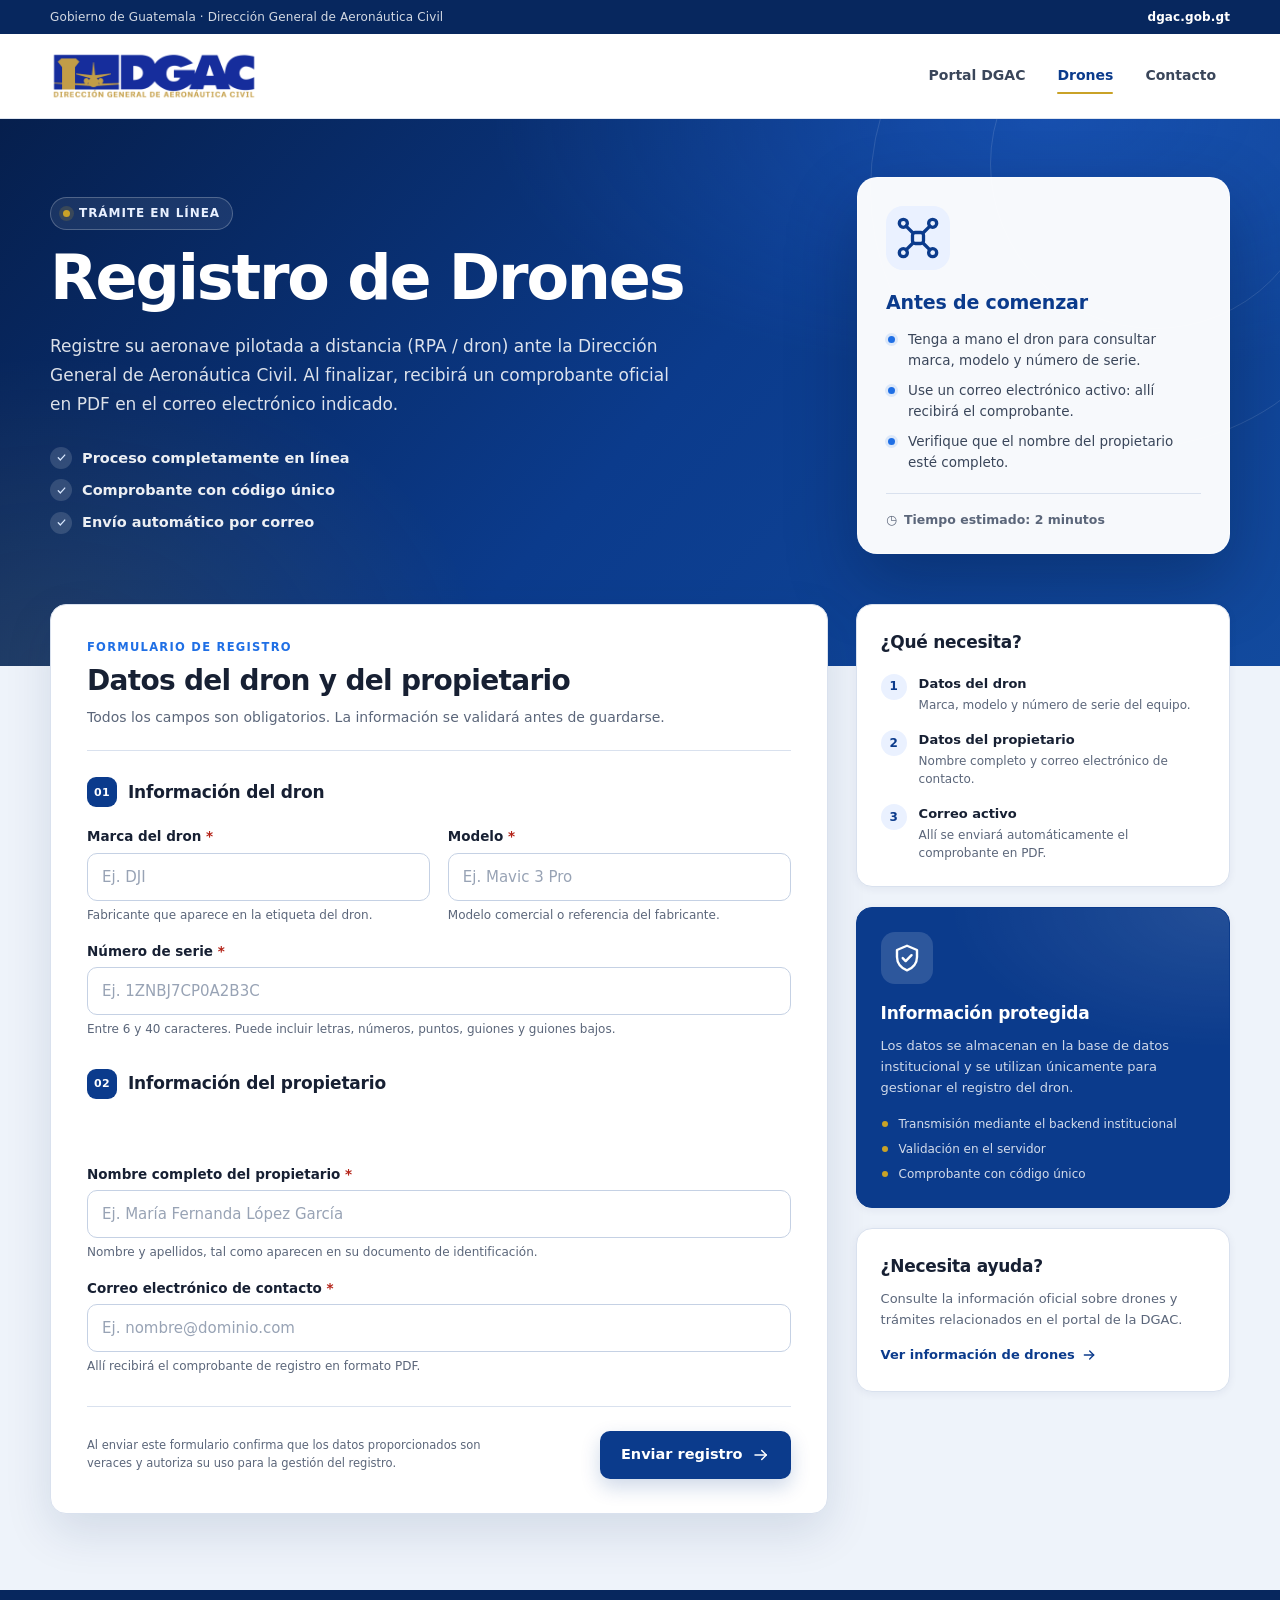
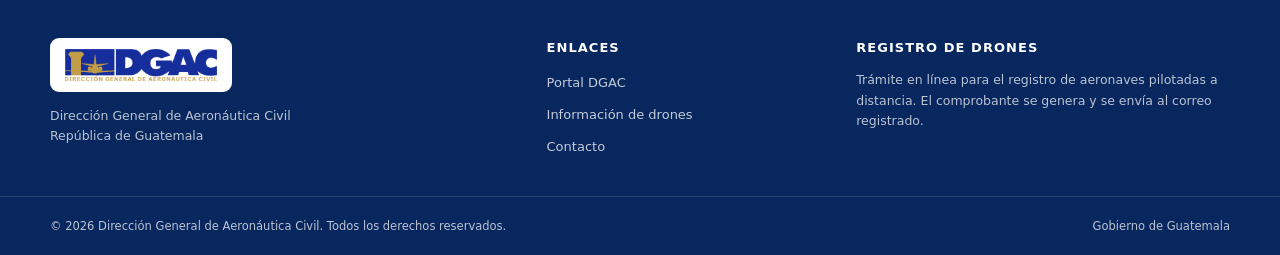
==== index.html @ 9d48d300 "Proyecto" ====
<!doctype html>
<html lang="es">
<head>
  <meta charset="utf-8">
  <meta name="viewport" content="width=device-width, initial-scale=1">
  <meta name="description" content="Registro en línea de drones (RPA) ante la Dirección General de Aeronáutica Civil de Guatemala. Reciba su comprobante en PDF por correo electrónico.">
  <meta name="theme-color" content="#0b3b8c">
  <meta name="robots" content="noindex, nofollow">
  <title>Registro de Drones | DGAC Guatemala</title>
  <link rel="icon" type="image/png" href="assets/img/logo-dgac.png">
  <link rel="stylesheet" href="css/styles.css">
</head>
<body>
  <a class="skip-link" href="#formulario">Saltar al formulario de registro</a>

  <header class="site-header">
    <div class="topbar">
      <div class="container topbar__inner">
        <p>Gobierno de Guatemala · Dirección General de Aeronáutica Civil</p>
        <a href="https://dgac.gob.gt" target="_blank" rel="noopener noreferrer">dgac.gob.gt</a>
      </div>
    </div>

    <div class="container header__inner">
      <a class="brand" href="https://dgac.gob.gt" target="_blank" rel="noopener noreferrer" aria-label="Dirección General de Aeronáutica Civil">
        <img src="assets/img/logo-dgac.png" alt="DGAC · Dirección General de Aeronáutica Civil" width="220" height="52">
      </a>

      <nav class="main-nav" aria-label="Navegación principal">
        <a href="https://dgac.gob.gt" target="_blank" rel="noopener noreferrer">Portal DGAC</a>
        <a href="https://dgac.gob.gt/page/drones" target="_blank" rel="noopener noreferrer" aria-current="page">Drones</a>
        <a href="https://dgac.gob.gt/page/contacto" target="_blank" rel="noopener noreferrer">Contacto</a>
      </nav>
    </div>
  </header>

  <main>
    <section class="hero" aria-labelledby="titulo-principal">
      <div class="container hero__grid">
        <div class="hero__copy">
          <p class="eyebrow"><span class="eyebrow__mark" aria-hidden="true"></span> Trámite en línea</p>
          <h1 id="titulo-principal">Registro de Drones</h1>
          <p class="hero__lead">
            Registre su aeronave pilotada a distancia (RPA / dron) ante la Dirección General de
            Aeronáutica Civil. Al finalizar, recibirá un comprobante oficial en PDF en el correo
            electrónico indicado.
          </p>

          <ul class="hero__points" aria-label="Características del trámite">
            <li>
              <span class="point-icon" aria-hidden="true">
                <svg viewBox="0 0 24 24" fill="none" stroke="currentColor" stroke-width="2.4" stroke-linecap="round" stroke-linejoin="round"><path d="m6 12.5 4 4L18 7.5"/></svg>
              </span>
              Proceso completamente en línea
            </li>
            <li>
              <span class="point-icon" aria-hidden="true">
                <svg viewBox="0 0 24 24" fill="none" stroke="currentColor" stroke-width="2.4" stroke-linecap="round" stroke-linejoin="round"><path d="m6 12.5 4 4L18 7.5"/></svg>
              </span>
              Comprobante con código único
            </li>
            <li>
              <span class="point-icon" aria-hidden="true">
                <svg viewBox="0 0 24 24" fill="none" stroke="currentColor" stroke-width="2.4" stroke-linecap="round" stroke-linejoin="round"><path d="m6 12.5 4 4L18 7.5"/></svg>
              </span>
              Envío automático por correo
            </li>
          </ul>
        </div>

        <aside class="hero-card" aria-labelledby="antes-de-comenzar">
          <div class="hero-card__icon">
            <img src="assets/icons/drone.svg" alt="" width="44" height="44">
          </div>
          <h2 id="antes-de-comenzar">Antes de comenzar</h2>
          <ul class="hero-card__list">
            <li>Tenga a mano el dron para consultar marca, modelo y número de serie.</li>
            <li>Use un correo electrónico activo: allí recibirá el comprobante.</li>
            <li>Verifique que el nombre del propietario esté completo.</li>
          </ul>
          <p class="hero-card__meta">
            <span aria-hidden="true">◷</span> Tiempo estimado: 2 minutos
          </p>
        </aside>
      </div>
    </section>

    <section class="page" aria-label="Formulario de registro de drones">
      <div class="container layout">
        <div class="form-column" id="formulario">
          <!-- ------------------------------------------------------------------
               Formulario
          ------------------------------------------------------------------- -->
          <div class="panel" id="panel-form">
            <div class="panel__head">
              <p class="panel__kicker">Formulario de registro</p>
              <h2>Datos del dron y del propietario</h2>
              <p>Todos los campos son obligatorios. La información se validará antes de guardarse.</p>
            </div>

            <div class="alert alert--error" id="form-alert" role="alert" hidden>
              <img src="assets/icons/alert.svg" alt="" width="22" height="22">
              <div>
                <strong>No se pudo completar el registro</strong>
                <p id="form-alert-text"></p>
              </div>
            </div>

            <form id="registro-form" novalidate>
              <fieldset>
                <legend>
                  <span class="step" aria-hidden="true">01</span>
                  Información del dron
                </legend>

                <div class="grid-2">
                  <div class="field">
                    <label for="marca_dron">Marca del dron <span class="required" aria-hidden="true">*</span></label>
                    <input
                      type="text"
                      id="marca_dron"
                      name="marca_dron"
                      maxlength="80"
                      autocomplete="off"
                      placeholder="Ej. DJI"
                      required
                      aria-required="true"
                      aria-describedby="marca_dron-help marca_dron-error"
                    >
                    <p class="hint" id="marca_dron-help">Fabricante que aparece en la etiqueta del dron.</p>
                    <p class="field__error" id="marca_dron-error" role="alert"></p>
                  </div>

                  <div class="field">
                    <label for="modelo">Modelo <span class="required" aria-hidden="true">*</span></label>
                    <input
                      type="text"
                      id="modelo"
                      name="modelo"
                      maxlength="80"
                      autocomplete="off"
                      placeholder="Ej. Mavic 3 Pro"
                      required
                      aria-required="true"
                      aria-describedby="modelo-help modelo-error"
                    >
                    <p class="hint" id="modelo-help">Modelo comercial o referencia del fabricante.</p>
                    <p class="field__error" id="modelo-error" role="alert"></p>
                  </div>
                </div>

                <div class="field field--full">
                  <label for="numero_serie">Número de serie <span class="required" aria-hidden="true">*</span></label>
                  <input
                    type="text"
                    id="numero_serie"
                    name="numero_serie"
                    maxlength="40"
                    autocomplete="off"
                    autocapitalize="characters"
                    spellcheck="false"
                    placeholder="Ej. 1ZNBJ7CP0A2B3C"
                    required
                    aria-required="true"
                    aria-describedby="numero_serie-help numero_serie-error"
                  >
                  <p class="hint" id="numero_serie-help">Entre 6 y 40 caracteres. Puede incluir letras, números, puntos, guiones y guiones bajos.</p>
                  <p class="field__error" id="numero_serie-error" role="alert"></p>
                </div>
              </fieldset>

              <fieldset>
                <legend>
                  <span class="step" aria-hidden="true">02</span>
                  Información del propietario
                </legend>

                <div class="field field--full">
                  <label for="nombre_propietario">Nombre completo del propietario <span class="required" aria-hidden="true">*</span></label>
                  <input
                    type="text"
                    id="nombre_propietario"
                    name="nombre_propietario"
                    maxlength="150"
                    autocomplete="name"
                    placeholder="Ej. María Fernanda López García"
                    required
                    aria-required="true"
                    aria-describedby="nombre_propietario-help nombre_propietario-error"
                  >
                  <p class="hint" id="nombre_propietario-help">Nombre y apellidos, tal como aparecen en su documento de identificación.</p>
                  <p class="field__error" id="nombre_propietario-error" role="alert"></p>
                </div>

                <div class="field field--full">
                  <label for="correo_contacto">Correo electrónico de contacto <span class="required" aria-hidden="true">*</span></label>
                  <input
                    type="email"
                    id="correo_contacto"
                    name="correo_contacto"
                    maxlength="190"
                    autocomplete="email"
                    inputmode="email"
                    placeholder="Ej. nombre@dominio.com"
                    required
                    aria-required="true"
                    aria-describedby="correo_contacto-help correo_contacto-error"
                  >
                  <p class="hint" id="correo_contacto-help">Allí recibirá el comprobante de registro en formato PDF.</p>
                  <p class="field__error" id="correo_contacto-error" role="alert"></p>
                </div>
              </fieldset>

              <div class="form__foot">
                <p class="form__legal">
                  Al enviar este formulario confirma que los datos proporcionados son veraces y
                  autoriza su uso para la gestión del registro.
                </p>
                <button type="submit" class="btn btn--primary" id="btn-submit">
                  <span class="btn__spinner" aria-hidden="true"></span>
                  <span class="btn__label">Enviar registro</span>
                  <img class="btn__icon" src="assets/icons/arrow-right.svg" alt="" width="20" height="20">
                </button>
              </div>
            </form>
          </div>

          <!-- ------------------------------------------------------------------
               Confirmación
          ------------------------------------------------------------------- -->
          <div class="panel panel--success" id="panel-success" tabindex="-1" hidden>
            <div class="success__head">
              <div class="success__icon" aria-hidden="true">
                <img src="assets/icons/check.svg" alt="" width="30" height="30">
              </div>
              <div>
                <p class="panel__kicker">Registro completado</p>
                <h2 id="success-title">Su dron fue registrado</h2>
              </div>
            </div>

            <p class="success__message" id="success-message" aria-live="polite"></p>

            <div class="receipt" aria-label="Datos del registro">
              <div class="receipt__row receipt__row--highlight">
                <span>Código único de registro</span>
                <strong id="success-codigo">—</strong>
              </div>
              <div class="receipt__row">
                <span>Fecha de registro</span>
                <strong id="success-fecha">—</strong>
              </div>
              <div class="receipt__row">
                <span>Dron</span>
                <strong id="success-dron">—</strong>
              </div>
              <div class="receipt__row">
                <span>Número de serie</span>
                <strong id="success-serie">—</strong>
              </div>
              <div class="receipt__row">
                <span>Propietario</span>
                <strong id="success-propietario">—</strong>
              </div>
              <div class="receipt__row">
                <span>Correo de contacto</span>
                <strong id="success-correo">—</strong>
              </div>
              <div class="receipt__row">
                <span>Estado del registro</span>
                <span class="status" id="success-estado">—</span>
              </div>
            </div>

            <div class="alert alert--warning" id="success-warning" role="status" hidden>
              <img src="assets/icons/alert.svg" alt="" width="22" height="22">
              <div>
                <strong>El correo no pudo enviarse</strong>
                <p id="success-warning-text">
                  El registro quedó guardado correctamente. Puede reintentar el envío del comprobante.
                </p>
              </div>
            </div>

            <div class="alert alert--success" id="success-info" role="status" hidden>
              <img src="assets/icons/check.svg" alt="" width="22" height="22">
              <div>
                <strong>Comprobante enviado</strong>
                <p id="success-info-text">Revise su bandeja de entrada y la carpeta de correo no deseado.</p>
              </div>
            </div>

            <div class="actions">
              <a class="btn btn--primary" id="btn-pdf" href="#" download>
                <img src="assets/icons/pdf.svg" alt="" width="20" height="20">
                Descargar comprobante PDF
              </a>
              <button type="button" class="btn btn--outline" id="btn-retry" hidden>
                <span class="btn__spinner" aria-hidden="true"></span>
                <span class="btn__label">Reintentar envío</span>
              </button>
              <button type="button" class="btn btn--ghost" id="btn-new">Registrar otro dron</button>
            </div>

            <p class="micro" id="success-retry-note" hidden></p>
          </div>

          <noscript>
            <div class="alert alert--error" role="alert">
              <img src="assets/icons/alert.svg" alt="" width="22" height="22">
              <div>
                <strong>JavaScript está deshabilitado</strong>
                <p>Active JavaScript para completar y validar el formulario de registro.</p>
              </div>
            </div>
          </noscript>
        </div>

        <aside class="aside" aria-label="Información de apoyo">
          <section class="side-card">
            <h2>¿Qué necesita?</h2>
            <ol class="checklist">
              <li>
                <span class="checklist__num" aria-hidden="true">1</span>
                <div>
                  <strong>Datos del dron</strong>
                  <p>Marca, modelo y número de serie del equipo.</p>
                </div>
              </li>
              <li>
                <span class="checklist__num" aria-hidden="true">2</span>
                <div>
                  <strong>Datos del propietario</strong>
                  <p>Nombre completo y correo electrónico de contacto.</p>
                </div>
              </li>
              <li>
                <span class="checklist__num" aria-hidden="true">3</span>
                <div>
                  <strong>Correo activo</strong>
                  <p>Allí se enviará automáticamente el comprobante en PDF.</p>
                </div>
              </li>
            </ol>
          </section>

          <section class="side-card side-card--blue">
            <div class="side-card__icon side-card__icon--light">
              <img src="assets/icons/shield.svg" alt="" width="32" height="32">
            </div>
            <h2>Información protegida</h2>
            <p>
              Los datos se almacenan en la base de datos institucional y se utilizan
              únicamente para gestionar el registro del dron.
            </p>
            <ul class="mini-list">
              <li>Transmisión mediante el backend institucional</li>
              <li>Validación en el servidor</li>
              <li>Comprobante con código único</li>
            </ul>
          </section>

          <section class="side-card">
            <h2>¿Necesita ayuda?</h2>
            <p>
              Consulte la información oficial sobre drones y trámites relacionados
              en el portal de la DGAC.
            </p>
            <a class="text-link" href="https://dgac.gob.gt/page/drones" target="_blank" rel="noopener noreferrer">
              Ver información de drones
              <svg viewBox="0 0 24 24" fill="none" stroke="currentColor" stroke-width="2" stroke-linecap="round" stroke-linejoin="round" aria-hidden="true"><path d="M5 12h14"/><path d="m13 6 6 6-6 6"/></svg>
            </a>
          </section>
        </aside>
      </div>
    </section>
  </main>

  <footer class="site-footer">
    <div class="container footer__grid">
      <div class="footer__brand">
        <div class="footer__logo">
          <img src="assets/img/logo-dgac.png" alt="DGAC" width="190" height="45">
        </div>
        <p>
          Dirección General de Aeronáutica Civil<br>
          República de Guatemala
        </p>
      </div>

      <div class="footer__links">
        <h2>Enlaces</h2>
        <ul>
          <li><a href="https://dgac.gob.gt" target="_blank" rel="noopener noreferrer">Portal DGAC</a></li>
          <li><a href="https://dgac.gob.gt/page/drones" target="_blank" rel="noopener noreferrer">Información de drones</a></li>
          <li><a href="https://dgac.gob.gt/page/contacto" target="_blank" rel="noopener noreferrer">Contacto</a></li>
        </ul>
      </div>

      <div class="footer__note">
        <h2>Registro de Drones</h2>
        <p>
          Trámite en línea para el registro de aeronaves pilotadas a distancia.
          El comprobante se genera y se envía al correo registrado.
        </p>
      </div>
    </div>

    <div class="footer__bottom">
      <div class="container">
        <p>© <span id="anio-actual">2026</span> Dirección General de Aeronáutica Civil. Todos los derechos reservados.</p>
        <p>Gobierno de Guatemala</p>
      </div>
    </div>
  </footer>

  <script src="js/registro.js" defer></script>
</body>
</html>
---- css/styles.css ----
/* =============================================================================
   DGAC · Registro de Drones
   Hoja de estilos institucional, responsive y sin dependencias externas.
   ============================================================================= */

:root {
  --dgac-blue: #0b3b8c;
  --dgac-blue-dark: #07275e;
  --dgac-blue-mid: #124a9e;
  --dgac-blue-bright: #1f6fe5;
  --dgac-blue-soft: #eaf1ff;
  --gold: #c9a227;
  --ink: #172033;
  --ink-soft: #3a465a;
  --muted: #5b667a;
  --muted-light: #8a94a6;
  --line: #d9e1ee;
  --line-strong: #c5d1e4;
  --surface: #ffffff;
  --surface-soft: #f3f7fd;
  --page: #eef3fa;
  --success: #157347;
  --success-soft: #e7f5ee;
  --warning: #9a5b00;
  --warning-soft: #fff4df;
  --danger: #b42318;
  --danger-soft: #fef3f2;
  --shadow-sm: 0 2px 8px rgba(12, 40, 90, 0.06);
  --shadow-md: 0 18px 48px rgba(12, 40, 90, 0.12);
  --radius: 16px;
  --radius-sm: 10px;
  --font: "Segoe UI", system-ui, -apple-system, "Helvetica Neue", Arial, sans-serif;
}

*,
*::before,
*::after {
  box-sizing: border-box;
}

html {
  scroll-behavior: smooth;
}

body {
  margin: 0;
  background: var(--page);
  color: var(--ink);
  font-family: var(--font);
  font-size: 16px;
  line-height: 1.55;
  -webkit-font-smoothing: antialiased;
  text-rendering: optimizeLegibility;
}

img,
svg {
  display: block;
  max-width: 100%;
}

a {
  color: var(--dgac-blue-bright);
  text-decoration-thickness: 1px;
  text-underline-offset: 3px;
}

a:hover {
  color: var(--dgac-blue);
}

button,
input {
  font: inherit;
}

[hidden] {
  display: none !important;
}

:focus-visible {
  outline: 3px solid rgba(31, 111, 229, 0.45);
  outline-offset: 2px;
}

.container {
  width: min(1180px, calc(100% - 48px));
  margin-inline: auto;
}

.skip-link {
  position: absolute;
  top: -60px;
  left: 16px;
  z-index: 100;
  padding: 12px 18px;
  border-radius: 0 0 8px 8px;
  background: var(--gold);
  color: var(--ink);
  font-weight: 700;
  text-decoration: none;
  transition: top 0.2s ease;
}

.skip-link:focus {
  top: 0;
}

.sr-only {
  position: absolute;
  width: 1px;
  height: 1px;
  padding: 0;
  margin: -1px;
  overflow: hidden;
  clip: rect(0, 0, 0, 0);
  white-space: nowrap;
  border: 0;
}

/* -----------------------------------------------------------------------------
   Encabezado
   -------------------------------------------------------------------------- */

.site-header {
  position: sticky;
  top: 0;
  z-index: 40;
  background: var(--surface);
  border-bottom: 1px solid rgba(217, 225, 238, 0.85);
  box-shadow: 0 1px 0 rgba(12, 40, 90, 0.03);
}

.topbar {
  background: var(--dgac-blue-dark);
  color: rgba(255, 255, 255, 0.82);
  font-size: 12px;
  letter-spacing: 0.01em;
}

.topbar__inner {
  display: flex;
  align-items: center;
  justify-content: space-between;
  gap: 20px;
  min-height: 34px;
}

.topbar p {
  margin: 0;
}

.topbar a {
  color: #ffffff;
  font-weight: 600;
  text-decoration: none;
}

.topbar a:hover {
  color: var(--gold);
}

.header__inner {
  display: flex;
  align-items: center;
  justify-content: space-between;
  gap: 28px;
  min-height: 84px;
}

.brand {
  display: inline-flex;
  align-items: center;
  flex: 0 0 auto;
  text-decoration: none;
}

.brand img {
  width: auto;
  height: 50px;
  object-fit: contain;
}

.main-nav {
  display: flex;
  align-items: center;
  gap: 4px;
}

.main-nav a {
  position: relative;
  display: inline-flex;
  align-items: center;
  min-height: 44px;
  padding: 0 14px;
  border-radius: 8px;
  color: var(--ink-soft);
  font-size: 14px;
  font-weight: 600;
  text-decoration: none;
  transition: background 0.18s ease, color 0.18s ease;
}

.main-nav a:hover {
  background: var(--surface-soft);
  color: var(--dgac-blue);
}

.main-nav a[aria-current="page"] {
  color: var(--dgac-blue);
}

.main-nav a[aria-current="page"]::after {
  content: "";
  position: absolute;
  right: 14px;
  bottom: 4px;
  left: 14px;
  height: 2px;
  border-radius: 2px;
  background: var(--gold);
}

/* -----------------------------------------------------------------------------
   Hero
   -------------------------------------------------------------------------- */

.hero {
  position: relative;
  overflow: hidden;
  padding: 58px 0 112px;
  background:
    radial-gradient(900px 420px at 82% 0%, rgba(50, 126, 255, 0.28), transparent 62%),
    radial-gradient(700px 500px at 4% 100%, rgba(201, 162, 39, 0.13), transparent 62%),
    linear-gradient(132deg, #061f4d 0%, var(--dgac-blue) 52%, var(--dgac-blue-mid) 100%);
  color: #ffffff;
}

.hero::before,
.hero::after {
  content: "";
  position: absolute;
  border: 1px solid rgba(255, 255, 255, 0.12);
  border-radius: 50%;
  pointer-events: none;
}

.hero::before {
  top: -190px;
  right: -110px;
  width: 520px;
  height: 520px;
}

.hero::after {
  top: -120px;
  right: -40px;
  width: 330px;
  height: 330px;
}

.hero__grid {
  position: relative;
  z-index: 1;
  display: grid;
  grid-template-columns: minmax(0, 1.45fr) minmax(300px, 0.72fr);
  gap: 56px;
  align-items: center;
}

.eyebrow {
  display: inline-flex;
  align-items: center;
  gap: 9px;
  margin: 0 0 16px;
  padding: 6px 12px;
  border: 1px solid rgba(255, 255, 255, 0.24);
  border-radius: 999px;
  background: rgba(255, 255, 255, 0.08);
  color: #e8f0ff;
  font-size: 12px;
  font-weight: 700;
  letter-spacing: 0.08em;
  text-transform: uppercase;
}

.eyebrow__mark {
  width: 7px;
  height: 7px;
  border-radius: 50%;
  background: var(--gold);
  box-shadow: 0 0 0 4px rgba(201, 162, 39, 0.18);
}

.hero h1 {
  max-width: 720px;
  margin: 0;
  font-size: clamp(38px, 5.2vw, 62px);
  font-weight: 750;
  letter-spacing: -0.035em;
  line-height: 1.03;
  text-wrap: balance;
}

.hero__lead {
  max-width: 640px;
  margin: 22px 0 0;
  color: rgba(255, 255, 255, 0.86);
  font-size: 17px;
  line-height: 1.7;
}

.hero__points {
  display: grid;
  gap: 10px;
  margin: 28px 0 0;
  padding: 0;
  list-style: none;
}

.hero__points li {
  display: flex;
  align-items: center;
  gap: 10px;
  color: rgba(255, 255, 255, 0.92);
  font-size: 14.5px;
  font-weight: 550;
}

.point-icon {
  display: inline-flex;
  align-items: center;
  justify-content: center;
  flex: 0 0 auto;
  width: 22px;
  height: 22px;
  border-radius: 50%;
  background: rgba(255, 255, 255, 0.14);
  color: #d9e8ff;
}

.point-icon svg {
  width: 13px;
  height: 13px;
}

.hero-card {
  position: relative;
  padding: 28px 28px 24px;
  border: 1px solid rgba(255, 255, 255, 0.56);
  border-radius: 20px;
  background: rgba(255, 255, 255, 0.97);
  box-shadow: 0 28px 70px rgba(3, 18, 48, 0.3);
  color: var(--ink);
}

.hero-card__icon {
  display: flex;
  align-items: center;
  justify-content: center;
  width: 64px;
  height: 64px;
  margin-bottom: 18px;
  border-radius: 17px;
  background: var(--dgac-blue-soft);
}

.hero-card h2 {
  margin: 0 0 12px;
  color: var(--dgac-blue);
  font-size: 19px;
  letter-spacing: -0.01em;
}

.hero-card__list {
  display: grid;
  gap: 9px;
  margin: 0;
  padding: 0;
  list-style: none;
}

.hero-card__list li {
  position: relative;
  padding-left: 22px;
  color: var(--ink-soft);
  font-size: 13.5px;
  line-height: 1.55;
}

.hero-card__list li::before {
  content: "";
  position: absolute;
  top: 7px;
  left: 2px;
  width: 7px;
  height: 7px;
  border-radius: 50%;
  background: var(--dgac-blue-bright);
  box-shadow: 0 0 0 3px rgba(31, 111, 229, 0.12);
}

.hero-card__meta {
  display: flex;
  align-items: center;
  gap: 7px;
  margin: 20px 0 0;
  padding-top: 16px;
  border-top: 1px solid var(--line);
  color: var(--muted);
  font-size: 12.5px;
  font-weight: 600;
}

/* -----------------------------------------------------------------------------
   Layout principal
   -------------------------------------------------------------------------- */

.page {
  padding: 0 0 76px;
}

.layout {
  position: relative;
  z-index: 2;
  display: grid;
  grid-template-columns: minmax(0, 1.62fr) minmax(290px, 0.78fr);
  gap: 28px;
  align-items: start;
  margin-top: -62px;
}

.form-column {
  min-width: 0;
}

/* -----------------------------------------------------------------------------
   Paneles
   -------------------------------------------------------------------------- */

.panel {
  padding: 34px 36px;
  border: 1px solid var(--line);
  border-radius: var(--radius);
  background: var(--surface);
  box-shadow: var(--shadow-md);
}

.panel__head {
  margin-bottom: 26px;
  padding-bottom: 22px;
  border-bottom: 1px solid var(--line);
}

.panel__kicker {
  margin: 0 0 7px;
  color: var(--dgac-blue-bright);
  font-size: 11.5px;
  font-weight: 750;
  letter-spacing: 0.11em;
  text-transform: uppercase;
}

.panel__head h2 {
  margin: 0;
  font-size: clamp(22px, 2.6vw, 28px);
  letter-spacing: -0.025em;
  line-height: 1.2;
}

.panel__head p:last-child {
  margin: 9px 0 0;
  color: var(--muted);
  font-size: 14px;
}

/* -----------------------------------------------------------------------------
   Formulario
   -------------------------------------------------------------------------- */

fieldset {
  min-width: 0;
  margin: 0;
  padding: 0;
  border: 0;
}

fieldset + fieldset {
  margin-top: 30px;
  padding-top: 28px;
  border-top: 1px solid var(--line);
}

legend {
  display: flex;
  align-items: center;
  gap: 11px;
  width: 100%;
  margin: 0 0 20px;
  padding: 0;
  color: var(--ink);
  font-size: 17px;
  font-weight: 700;
  letter-spacing: -0.012em;
}

.step {
  display: inline-flex;
  align-items: center;
  justify-content: center;
  flex: 0 0 auto;
  width: 30px;
  height: 30px;
  border-radius: 9px;
  background: var(--dgac-blue);
  color: #ffffff;
  font-size: 11px;
  font-weight: 750;
  letter-spacing: 0.04em;
}

.grid-2 {
  display: grid;
  grid-template-columns: repeat(2, minmax(0, 1fr));
  gap: 18px;
}

.field {
  min-width: 0;
}

.field--full {
  margin-top: 18px;
}

.field label {
  display: block;
  margin-bottom: 7px;
  color: var(--ink);
  font-size: 13.5px;
  font-weight: 650;
  line-height: 1.35;
}

.required {
  color: var(--danger);
  font-weight: 750;
}

.field input {
  width: 100%;
  height: 48px;
  padding: 0 14px;
  border: 1px solid var(--line-strong);
  border-radius: var(--radius-sm);
  background: #ffffff;
  color: var(--ink);
  font-size: 15px;
  transition: border-color 0.18s ease, box-shadow 0.18s ease, background 0.18s ease;
}

.field input::placeholder {
  color: #98a3b5;
}

.field input:hover {
  border-color: #afbed6;
}

.field input:focus {
  outline: none;
  border-color: var(--dgac-blue-bright);
  box-shadow: 0 0 0 3px rgba(31, 111, 229, 0.14);
}

.field input[aria-invalid="true"] {
  border-color: var(--danger);
  background: #fffafa;
}

.field input[aria-invalid="true"]:focus {
  box-shadow: 0 0 0 3px rgba(180, 35, 24, 0.12);
}

.hint {
  margin: 6px 0 0;
  color: var(--muted);
  font-size: 12px;
  line-height: 1.45;
}

.field__error {
  margin: 6px 0 0;
  color: var(--danger);
  font-size: 12.5px;
  font-weight: 600;
  line-height: 1.4;
}

.field__error:empty {
  display: none;
}

.form__foot {
  display: flex;
  align-items: center;
  justify-content: space-between;
  gap: 24px;
  margin-top: 30px;
  padding-top: 24px;
  border-top: 1px solid var(--line);
}

.form__legal {
  max-width: 430px;
  margin: 0;
  color: var(--muted);
  font-size: 11.5px;
  line-height: 1.55;
}

/* -----------------------------------------------------------------------------
   Botones
   -------------------------------------------------------------------------- */

.btn {
  position: relative;
  display: inline-flex;
  align-items: center;
  justify-content: center;
  gap: 9px;
  min-height: 48px;
  padding: 0 20px;
  border: 1px solid transparent;
  border-radius: var(--radius-sm);
  font-size: 14.5px;
  font-weight: 700;
  line-height: 1.2;
  text-align: center;
  text-decoration: none;
  cursor: pointer;
  transition: background 0.18s ease, border-color 0.18s ease, color 0.18s ease, transform 0.12s ease, box-shadow 0.18s ease;
}

.btn:active {
  transform: translateY(1px);
}

.btn:disabled,
.btn[aria-disabled="true"] {
  cursor: not-allowed;
  opacity: 0.62;
  transform: none;
}

.btn--primary {
  background: var(--dgac-blue);
  color: #ffffff;
  box-shadow: 0 8px 20px rgba(11, 59, 140, 0.2);
}

.btn--primary:hover {
  background: var(--dgac-blue-mid);
  color: #ffffff;
  box-shadow: 0 10px 24px rgba(11, 59, 140, 0.26);
}

.btn--primary:disabled:hover {
  background: var(--dgac-blue);
}

.btn--outline {
  border-color: var(--dgac-blue);
  background: #ffffff;
  color: var(--dgac-blue);
}

.btn--outline:hover {
  background: var(--dgac-blue-soft);
  color: var(--dgac-blue);
}

.btn--ghost {
  background: transparent;
  color: var(--muted);
}

.btn--ghost:hover {
  background: var(--surface-soft);
  color: var(--ink);
}

.btn__icon {
  flex: 0 0 auto;
  width: 18px;
  height: 18px;
}

.btn__spinner {
  display: none;
  width: 17px;
  height: 17px;
  border: 2px solid rgba(255, 255, 255, 0.36);
  border-top-color: #ffffff;
  border-radius: 50%;
  animation: spin 0.7s linear infinite;
}

.btn--outline .btn__spinner {
  border-color: rgba(11, 59, 140, 0.25);
  border-top-color: var(--dgac-blue);
}

.btn.is-loading .btn__spinner {
  display: inline-block;
}

.btn.is-loading .btn__icon {
  display: none;
}

#btn-submit {
  flex: 0 0 auto;
  min-width: 188px;
}

@keyframes spin {
  to {
    transform: rotate(360deg);
  }
}

/* -----------------------------------------------------------------------------
   Alertas
   -------------------------------------------------------------------------- */

.alert {
  display: flex;
  align-items: flex-start;
  gap: 12px;
  margin: 0 0 22px;
  padding: 14px 16px;
  border: 1px solid transparent;
  border-radius: 12px;
  font-size: 13px;
  line-height: 1.5;
}

.alert img {
  flex: 0 0 auto;
  width: 21px;
  height: 21px;
  margin-top: 1px;
}

.alert strong {
  display: block;
  margin-bottom: 2px;
  font-size: 13.5px;
}

.alert p {
  margin: 0;
}

.alert--error {
  border-color: #f4c7c3;
  background: var(--danger-soft);
  color: #7a1b14;
}

.alert--warning {
  border-color: #f0d39b;
  background: var(--warning-soft);
  color: #6d4200;
}

.alert--success {
  border-color: #bfe5d1;
  background: var(--success-soft);
  color: #0f5132;
}

/* -----------------------------------------------------------------------------
   Confirmación
   -------------------------------------------------------------------------- */

.panel--success {
  border-top: 4px solid var(--success);
}

.success__head {
  display: flex;
  align-items: center;
  gap: 16px;
  margin-bottom: 16px;
}

.success__icon {
  display: flex;
  align-items: center;
  justify-content: center;
  flex: 0 0 auto;
  width: 58px;
  height: 58px;
  border-radius: 50%;
  background: var(--success-soft);
}

.success__head .panel__kicker {
  color: var(--success);
}

.success__head h2 {
  margin: 0;
  font-size: clamp(23px, 2.8vw, 29px);
  letter-spacing: -0.025em;
  line-height: 1.18;
}

.success__message {
  margin: 0 0 22px;
  color: var(--muted);
  font-size: 14.5px;
  line-height: 1.65;
}

.receipt {
  overflow: hidden;
  margin: 0 0 22px;
  border: 1px solid var(--line);
  border-radius: 12px;
  background: #ffffff;
}

.receipt__row {
  display: grid;
  grid-template-columns: minmax(140px, 0.8fr) minmax(0, 1.2fr);
  gap: 18px;
  align-items: baseline;
  padding: 12px 16px;
  border-top: 1px solid var(--line);
  font-size: 13px;
}

.receipt__row:first-child {
  border-top: 0;
}

.receipt__row > span {
  color: var(--muted);
}

.receipt__row > strong {
  overflow-wrap: anywhere;
  color: var(--ink);
  font-size: 13.5px;
  font-weight: 650;
}

.receipt__row--highlight {
  background: var(--surface-soft);
}

.receipt__row--highlight strong {
  color: var(--dgac-blue);
  font-size: 16px;
  letter-spacing: 0.02em;
}

.status {
  display: inline-flex;
  align-items: center;
  gap: 6px;
  width: fit-content;
  padding: 5px 10px;
  border-radius: 999px;
  font-size: 11.5px;
  font-weight: 750;
  letter-spacing: 0.03em;
  text-transform: uppercase;
}

.status::before {
  content: "";
  width: 6px;
  height: 6px;
  border-radius: 50%;
  background: currentColor;
}

.status--ok {
  background: var(--success-soft);
  color: var(--success);
}

.status--pending {
  background: var(--warning-soft);
  color: var(--warning);
}

.status--neutral {
  background: var(--dgac-blue-soft);
  color: var(--dgac-blue);
}

.actions {
  display: flex;
  flex-wrap: wrap;
  gap: 10px;
  margin-top: 4px;
}

.actions .btn {
  min-height: 46px;
  font-size: 13.5px;
}

.micro {
  margin: 14px 0 0;
  color: var(--muted);
  font-size: 11.5px;
  line-height: 1.5;
}

/* -----------------------------------------------------------------------------
   Columna lateral
   -------------------------------------------------------------------------- */

.aside {
  display: grid;
  gap: 20px;
}

.side-card {
  padding: 24px;
  border: 1px solid var(--line);
  border-radius: var(--radius);
  background: var(--surface);
  box-shadow: var(--shadow-sm);
}

.side-card h2 {
  margin: 0 0 10px;
  font-size: 17px;
  letter-spacing: -0.015em;
}

.side-card p {
  margin: 0;
  color: var(--muted);
  font-size: 13px;
  line-height: 1.6;
}

.side-card--blue {
  border-color: var(--dgac-blue);
  background:
    radial-gradient(400px 200px at 100% 0%, rgba(255, 255, 255, 0.1), transparent 70%),
    var(--dgac-blue);
  color: #ffffff;
}

.side-card--blue h2 {
  color: #ffffff;
}

.side-card--blue p {
  color: rgba(255, 255, 255, 0.8);
}

.side-card__icon {
  display: flex;
  align-items: center;
  justify-content: center;
  width: 52px;
  height: 52px;
  margin-bottom: 16px;
  border-radius: 14px;
  background: var(--dgac-blue-soft);
}

.side-card__icon--light {
  background: rgba(255, 255, 255, 0.14);
}

.side-card__icon--light img {
  filter: brightness(0) invert(1);
}

.checklist {
  display: grid;
  gap: 16px;
  margin: 18px 0 0;
  padding: 0;
  list-style: none;
}

.checklist li {
  display: flex;
  align-items: flex-start;
  gap: 12px;
}

.checklist__num {
  display: inline-flex;
  align-items: center;
  justify-content: center;
  flex: 0 0 auto;
  width: 26px;
  height: 26px;
  border-radius: 50%;
  background: var(--dgac-blue-soft);
  color: var(--dgac-blue);
  font-size: 12px;
  font-weight: 750;
}

.checklist strong {
  display: block;
  margin-bottom: 2px;
  color: var(--ink);
  font-size: 13px;
}

.checklist p {
  font-size: 12px;
  line-height: 1.5;
}

.mini-list {
  display: grid;
  gap: 7px;
  margin: 16px 0 0;
  padding: 0;
  list-style: none;
}

.mini-list li {
  position: relative;
  padding-left: 18px;
  color: rgba(255, 255, 255, 0.82);
  font-size: 12px;
  line-height: 1.5;
}

.mini-list li::before {
  content: "";
  position: absolute;
  top: 6px;
  left: 1px;
  width: 6px;
  height: 6px;
  border-radius: 50%;
  background: var(--gold);
}

.text-link {
  display: inline-flex;
  align-items: center;
  gap: 6px;
  margin-top: 14px;
  color: var(--dgac-blue);
  font-size: 13px;
  font-weight: 700;
  text-decoration: none;
}

.text-link svg {
  width: 16px;
  height: 16px;
  transition: transform 0.18s ease;
}

.text-link:hover svg {
  transform: translateX(3px);
}

/* -----------------------------------------------------------------------------
   Pie de página
   -------------------------------------------------------------------------- */

.site-footer {
  background: var(--dgac-blue-dark);
  color: rgba(255, 255, 255, 0.72);
}

.footer__grid {
  display: grid;
  grid-template-columns: 1.2fr 0.7fr 1fr;
  gap: 48px;
  padding-top: 48px;
  padding-bottom: 38px;
}

.footer__logo {
  display: inline-flex;
  align-items: center;
  justify-content: center;
  width: fit-content;
  padding: 8px 12px;
  border-radius: 9px;
  background: #ffffff;
}

.footer__logo img {
  width: auto;
  height: 38px;
  object-fit: contain;
}

.footer__brand p {
  margin: 14px 0 0;
  font-size: 12.5px;
  line-height: 1.6;
}

.site-footer h2 {
  margin: 0 0 12px;
  color: #ffffff;
  font-size: 13px;
  letter-spacing: 0.08em;
  text-transform: uppercase;
}

.footer__links ul {
  display: grid;
  gap: 7px;
  margin: 0;
  padding: 0;
  list-style: none;
}

.footer__links a {
  color: rgba(255, 255, 255, 0.76);
  font-size: 13px;
  text-decoration: none;
}

.footer__links a:hover {
  color: #ffffff;
  text-decoration: underline;
}

.footer__note p {
  margin: 0;
  font-size: 12.5px;
  line-height: 1.65;
}

.footer__bottom {
  border-top: 1px solid rgba(255, 255, 255, 0.14);
}

.footer__bottom .container {
  display: flex;
  align-items: center;
  justify-content: space-between;
  gap: 16px;
  min-height: 58px;
  padding-top: 14px;
  padding-bottom: 14px;
}

.footer__bottom p {
  margin: 0;
  font-size: 11.5px;
}

/* -----------------------------------------------------------------------------
   Responsive
   -------------------------------------------------------------------------- */

@media (max-width: 1040px) {
  .hero__grid {
    grid-template-columns: minmax(0, 1.2fr) minmax(280px, 0.8fr);
    gap: 36px;
  }

  .layout {
    grid-template-columns: minmax(0, 1.45fr) minmax(270px, 0.75fr);
    gap: 22px;
  }

  .panel {
    padding: 30px;
  }

  .footer__grid {
    gap: 32px;
  }
}

@media (max-width: 880px) {
  .hero {
    padding: 46px 0 104px;
  }

  .hero__grid {
    grid-template-columns: 1fr;
    gap: 28px;
  }

  .hero-card {
    max-width: 560px;
  }

  .layout {
    grid-template-columns: 1fr;
    margin-top: -54px;
  }

  .aside {
    grid-template-columns: repeat(2, minmax(0, 1fr));
    align-items: start;
  }

  .side-card--blue {
    grid-row: span 2;
  }
}

@media (max-width: 720px) {
  .container {
    width: min(1180px, calc(100% - 32px));
  }

  .topbar__inner {
    min-height: 32px;
    font-size: 11px;
  }

  .topbar p {
    max-width: 68%;
    line-height: 1.3;
  }

  .header__inner {
    min-height: 72px;
  }

  .brand img {
    height: 42px;
  }

  .main-nav {
    display: none;
  }

  .hero {
    padding: 38px 0 96px;
  }

  .hero h1 {
    font-size: clamp(34px, 10vw, 46px);
  }

  .hero__lead {
    margin-top: 16px;
    font-size: 15.5px;
  }

  .hero__points {
    margin-top: 22px;
  }

  .hero-card {
    padding: 22px;
  }

  .layout {
    margin-top: -46px;
  }

  .panel {
    padding: 24px 20px;
    border-radius: 14px;
  }

  .panel__head {
    margin-bottom: 22px;
    padding-bottom: 18px;
  }

  fieldset + fieldset {
    margin-top: 26px;
    padding-top: 24px;
  }

  .grid-2 {
    grid-template-columns: 1fr;
    gap: 16px;
  }

  .field--full {
    margin-top: 16px;
  }

  .form__foot {
    flex-direction: column;
    align-items: stretch;
    gap: 16px;
  }

  .form__legal {
    max-width: none;
    order: 2;
  }

  #btn-submit {
    width: 100%;
    order: 1;
  }

  .aside {
    grid-template-columns: 1fr;
  }

  .side-card--blue {
    grid-row: auto;
  }

  .receipt__row {
    grid-template-columns: 1fr;
    gap: 2px;
    padding: 11px 14px;
  }

  .receipt__row > span {
    font-size: 11.5px;
    text-transform: uppercase;
    letter-spacing: 0.04em;
  }

  .actions {
    flex-direction: column;
  }

  .actions .btn {
    width: 100%;
  }

  .footer__grid {
    grid-template-columns: 1fr;
    gap: 28px;
    padding-top: 36px;
    padding-bottom: 28px;
  }

  .footer__bottom .container {
    flex-direction: column;
    align-items: flex-start;
    gap: 4px;
  }
}

@media (max-width: 420px) {
  .container {
    width: calc(100% - 24px);
  }

  .topbar p {
    display: none;
  }

  .topbar__inner {
    justify-content: flex-end;
  }

  .hero {
    padding-top: 30px;
  }

  .eyebrow {
    font-size: 10.5px;
  }

  .hero__lead {
    font-size: 14.5px;
  }

  .success__head {
    align-items: flex-start;
  }

  .success__icon {
    width: 48px;
    height: 48px;
  }
}

@media (prefers-reduced-motion: reduce) {
  html {
    scroll-behavior: auto;
  }

  *,
  *::before,
  *::after {
    animation-duration: 0.001ms !important;
    animation-iteration-count: 1 !important;
    transition-duration: 0.001ms !important;
  }
}
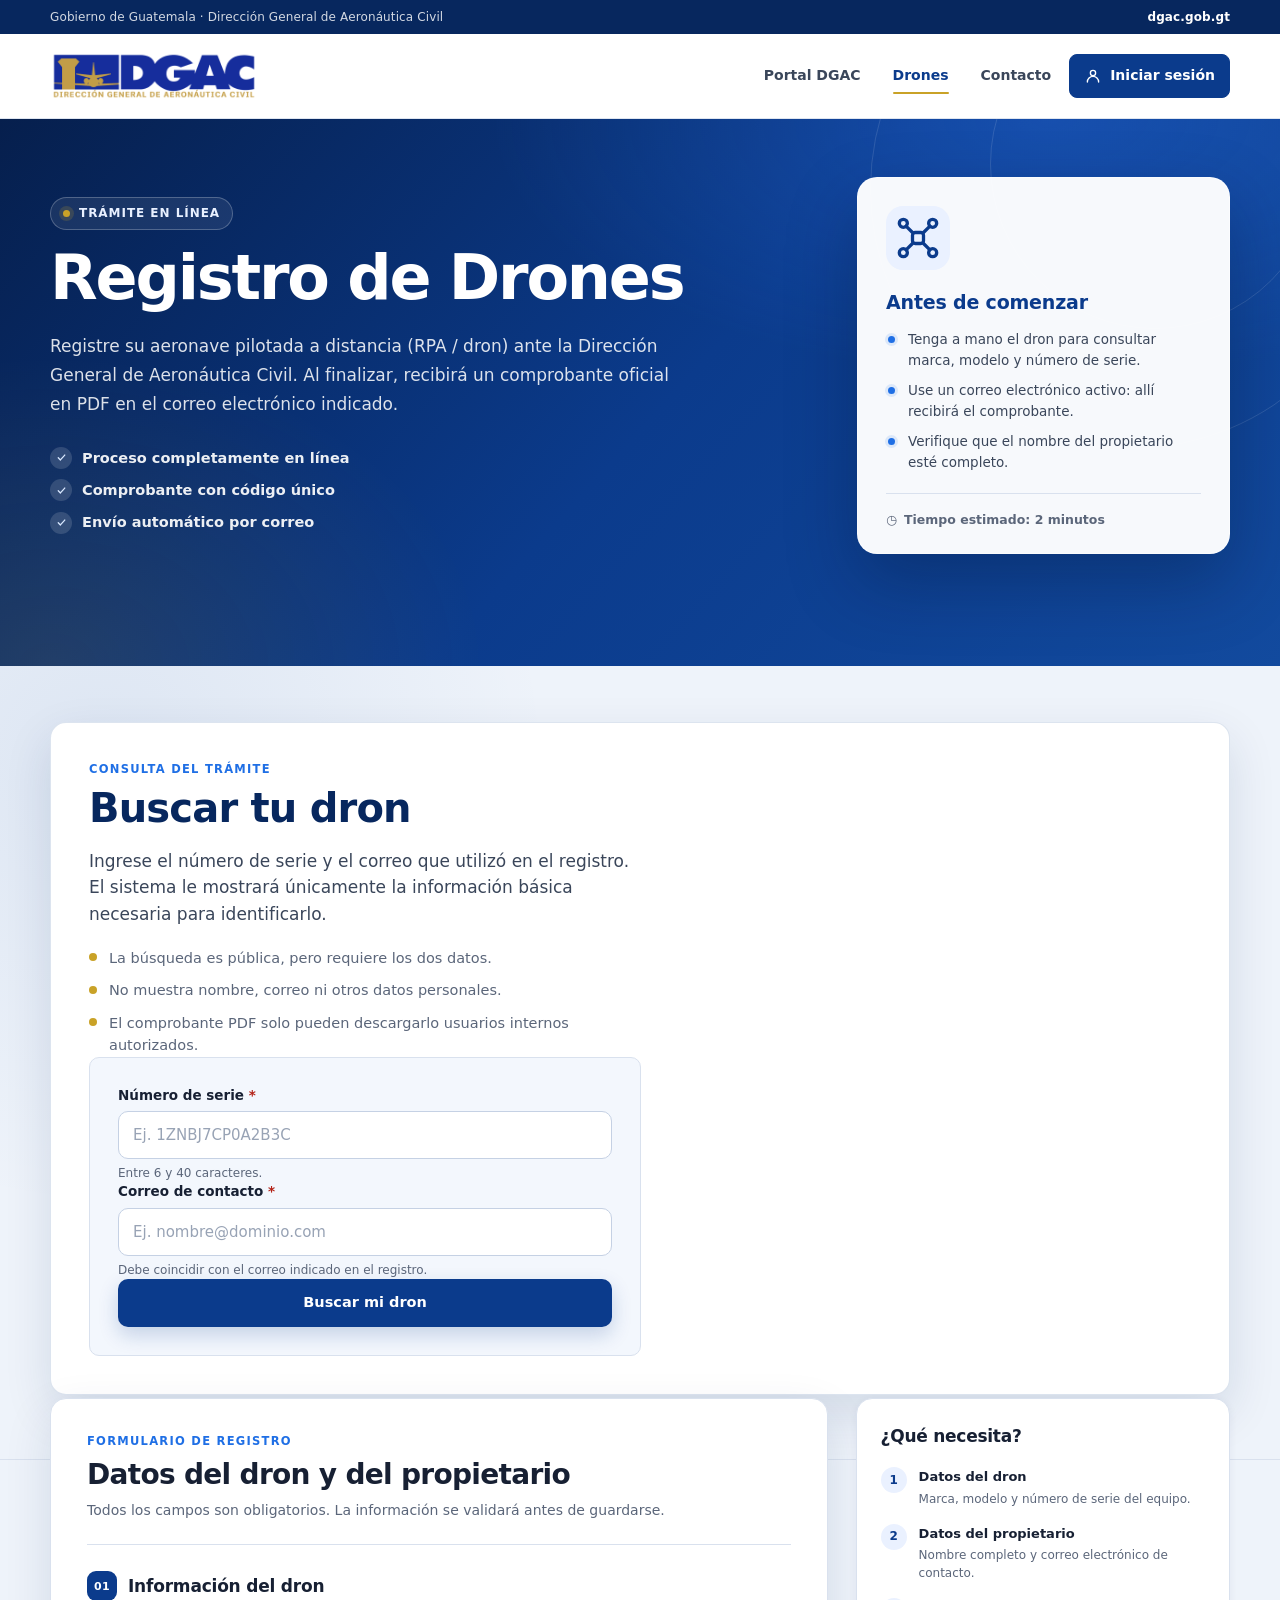
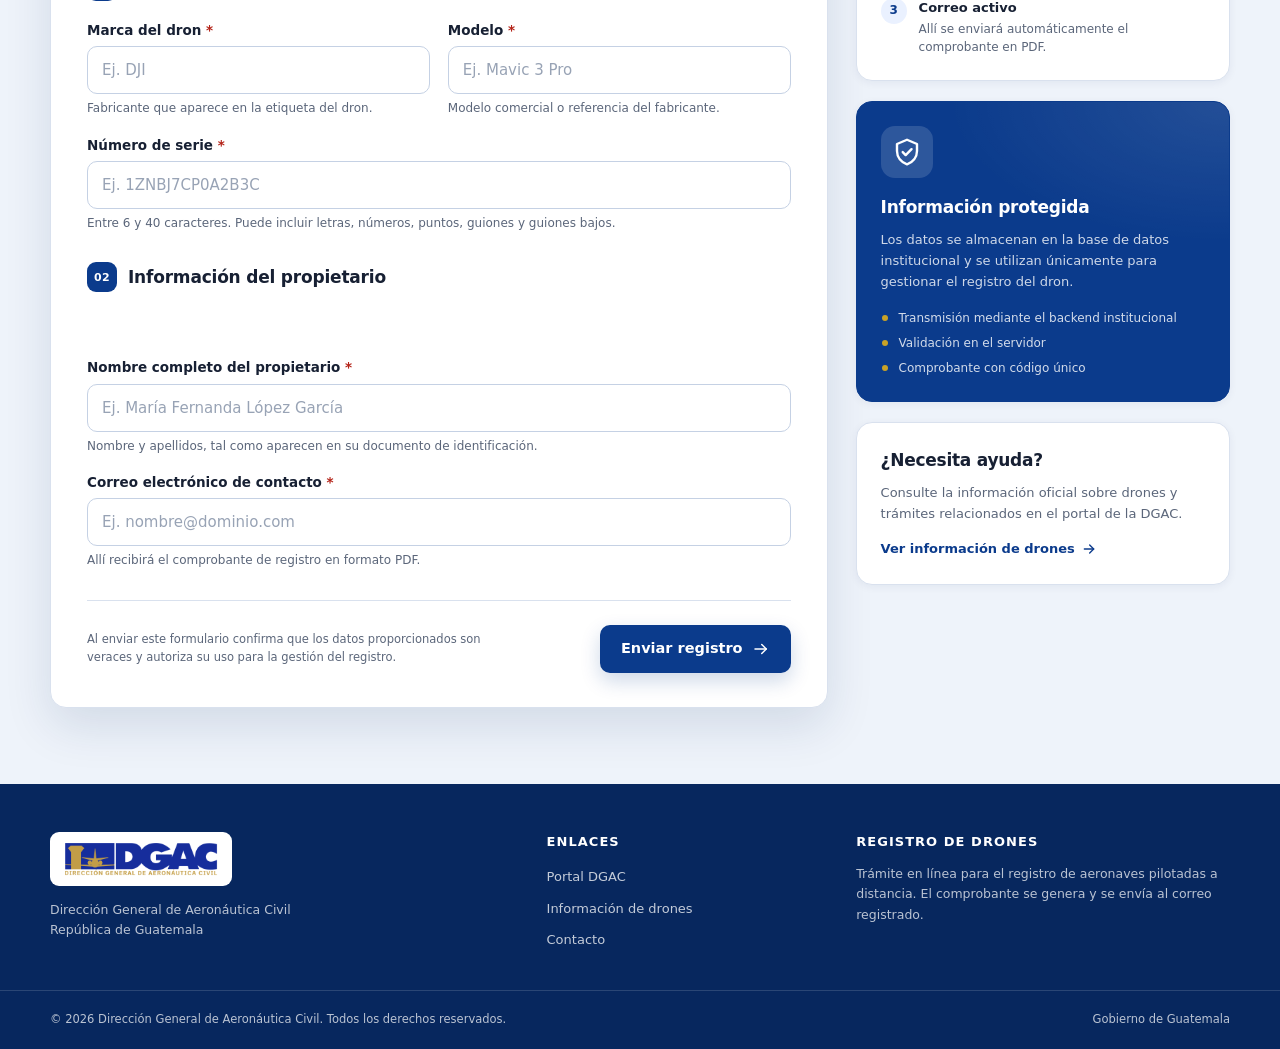
==== commit a649af75: "Cambios" ====
--- a/index.html
+++ b/index.html
@@ -30,6 +30,10 @@
         <a href="https://dgac.gob.gt" target="_blank" rel="noopener noreferrer">Portal DGAC</a>
         <a href="https://dgac.gob.gt/page/drones" target="_blank" rel="noopener noreferrer" aria-current="page">Drones</a>
         <a href="https://dgac.gob.gt/page/contacto" target="_blank" rel="noopener noreferrer">Contacto</a>
+        <button type="button" class="login-button" id="btn-login" aria-haspopup="dialog" aria-expanded="false" aria-controls="login-modal">
+          <img src="assets/icons/user.svg" alt="" width="18" height="18">
+          <span id="login-label">Iniciar sesión</span>
+        </button>
       </nav>
     </div>
   </header>
@@ -85,6 +89,142 @@
       </div>
     </section>
 
+    <section class="consult-section" id="consultar" aria-labelledby="consultar-title">
+      <div class="container">
+        <div class="consult-shell">
+          <div class="consult-card">
+            <div class="consult-copy">
+              <p class="panel__kicker">Consulta del trámite</p>
+              <h2 id="consultar-title">Buscar tu dron</h2>
+              <p>Ingrese el número de serie y el correo que utilizó en el registro. El sistema le mostrará únicamente la información básica necesaria para identificarlo.</p>
+              <ul class="consult-notes" aria-label="Alcance de la consulta">
+                <li>La búsqueda es pública, pero requiere los dos datos.</li>
+                <li>No muestra nombre, correo ni otros datos personales.</li>
+                <li>El comprobante PDF solo pueden descargarlo usuarios internos autorizados.</li>
+              </ul>
+              <div class="session-panel" id="session-panel" hidden>
+                <div>
+                  <p class="session-panel__kicker">Sesión institucional</p>
+                  <p class="session-panel__user"><strong id="session-user-name">—</strong></p>
+                  <p class="session-panel__meta"><span id="session-user-role">—</span> · <span id="session-user-email">—</span></p>
+              </div>
+            </div>
+
+            <form id="buscar-form" class="consult-form" novalidate>
+              <div class="field">
+                <label for="buscar_serie">Número de serie <span class="required" aria-hidden="true">*</span></label>
+                <input
+                  type="text"
+                  id="buscar_serie"
+                  name="numero_serie"
+                  maxlength="40"
+                  autocomplete="off"
+                  autocapitalize="characters"
+                  spellcheck="false"
+                  placeholder="Ej. 1ZNBJ7CP0A2B3C"
+                  required
+                  aria-describedby="buscar_serie-help buscar_serie-error"
+                >
+                <p class="hint" id="buscar_serie-help">Entre 6 y 40 caracteres.</p>
+                <p class="field__error" id="buscar_serie-error" role="alert"></p>
+              </div>
+
+              <div class="field">
+                <label for="buscar_correo">Correo de contacto <span class="required" aria-hidden="true">*</span></label>
+                <input
+                  type="email"
+                  id="buscar_correo"
+                  name="correo_contacto"
+                  maxlength="190"
+                  autocomplete="email"
+                  inputmode="email"
+                  placeholder="Ej. nombre@dominio.com"
+                  required
+                  aria-describedby="buscar_correo-help buscar_correo-error"
+                >
+                <p class="hint" id="buscar_correo-help">Debe coincidir con el correo indicado en el registro.</p>
+                <p class="field__error" id="buscar_correo-error" role="alert"></p>
+              </div>
+
+              <button type="submit" class="btn btn--primary" id="btn-buscar">
+                <span class="btn__spinner" aria-hidden="true"></span>
+                <span class="btn__label">Buscar mi dron</span>
+              </button>
+
+              <div class="search-result" id="search-result" hidden aria-live="polite">
+                <div class="search-result__head">
+                  <img src="assets/icons/check.svg" alt="" width="22" height="22">
+                  <div>
+                    <p class="panel__kicker">Registro encontrado</p>
+                    <h3>Ficha básica del dron</h3>
+                  </div>
+                </div>
+                <dl class="search-result__list">
+                  <div><dt>Código</dt><dd id="search-codigo">—</dd></div>
+                  <div><dt>Dron</dt><dd id="search-dron">—</dd></div>
+                  <div><dt>Número de serie</dt><dd id="search-serie">—</dd></div>
+                  <div><dt>Fecha de registro</dt><dd id="search-fecha">—</dd></div>
+                  <div><dt>Estado</dt><dd><span class="status" id="search-estado">—</span></dd></div>
+                </dl>
+                <p class="search-result__note">El PDF se envía al correo de contacto. Si necesita descargarlo, inicie sesión con un usuario interno autorizado.</p>
+              </div>
+
+              <div class="alert alert--error consult-alert" id="search-alert" role="alert" hidden>
+                <img src="assets/icons/alert.svg" alt="" width="22" height="22">
+                <div>
+                  <strong>No se encontró información</strong>
+                  <p id="search-alert-text"></p>
+                </div>
+              </div>
+            </form>
+          </div>
+
+          <div class="records-card" id="records-card" hidden aria-labelledby="records-title">
+            <div class="records-card__head">
+              <div>
+                <p class="panel__kicker">Acceso interno</p>
+                <h3 id="records-title">Drones registrados</h3>
+              </div>
+              <p class="records-count"><span id="records-total">0</span> registro(s)</p>
+            </div>
+            <p class="records-permission" id="records-permission"></p>
+            <form class="records-toolbar" id="records-toolbar" role="search">
+              <label class="sr-only" for="records_q">Buscar en el listado interno</label>
+              <input type="search" id="records_q" name="q" placeholder="Buscar por serie, marca, modelo, propietario o correo…" maxlength="120" autocomplete="off">
+              <button type="submit" class="btn btn--outline btn--small">Buscar</button>
+              <button type="button" class="btn btn--ghost btn--small" id="records-reset">Limpiar</button>
+            </form>
+            <div class="records-table-wrap" id="records-table-wrap">
+              <table class="records-table" id="records-table">
+                <thead>
+                  <tr>
+                    <th scope="col">Código</th>
+                    <th scope="col">Dron</th>
+                    <th scope="col">Serie</th>
+                    <th scope="col">Propietario</th>
+                    <th scope="col">Correo</th>
+                    <th scope="col">Fecha</th>
+                    <th scope="col">Estado</th>
+                    <th scope="col">Descarga</th>
+                  </tr>
+                </thead>
+                <tbody id="records-body"></tbody>
+              </table>
+            </div>
+            <div class="records-empty" id="records-empty" hidden>
+              <img src="assets/icons/alert.svg" alt="" width="22" height="22">
+              <div><strong>Sin resultados</strong><p>No hay registros que coincidan con la búsqueda.</p></div>
+            </div>
+            <div class="records-pagination" aria-label="Paginación del listado">
+              <button type="button" class="btn btn--ghost btn--small" id="records-prev">Anterior</button>
+              <p>Página <strong id="records-page">1</strong> de <strong id="records-pages">1</strong></p>
+              <button type="button" class="btn btn--ghost btn--small" id="records-next">Siguiente</button>
+            </div>
+          </div>
+        </div>
+      </div>
+    </section>
+
     <section class="page" aria-label="Formulario de registro de drones">
       <div class="container layout">
         <div class="form-column" id="formulario">
@@ -291,7 +431,7 @@
             </div>
 
             <div class="actions">
-              <a class="btn btn--primary" id="btn-pdf" href="#" download>
+              <a class="btn btn--primary" id="btn-pdf" href="#" download hidden>
                 <img src="assets/icons/pdf.svg" alt="" width="20" height="20">
                 Descargar comprobante PDF
               </a>
@@ -414,6 +554,69 @@
     </div>
   </footer>
 
+  <div class="modal-backdrop" id="login-modal" hidden>
+    <div class="modal" role="dialog" aria-modal="true" aria-labelledby="login-title" aria-describedby="login-note">
+      <div class="modal__head">
+        <div>
+          <p class="panel__kicker">Acceso institucional</p>
+          <h2 id="login-title">Iniciar sesión</h2>
+        </div>
+        <button type="button" class="modal__close" id="btn-close-login" aria-label="Cerrar ventana de inicio de sesión">
+          <span aria-hidden="true">×</span>
+        </button>
+      </div>
+
+      <p class="modal__note" id="login-note">Acceso exclusivo para usuarios internos autorizados. El público general no necesita cuenta para registrar ni buscar con número de serie y correo.</p>
+
+      <div class="alert alert--error modal-alert" id="login-alert" role="alert" hidden>
+        <img src="assets/icons/alert.svg" alt="" width="22" height="22">
+        <div>
+          <strong>No se pudo iniciar sesión</strong>
+          <p id="login-alert-text"></p>
+        </div>
+      </div>
+
+      <form id="login-form" novalidate>
+        <div class="field field--full">
+          <label for="login_correo">Correo institucional <span class="required" aria-hidden="true">*</span></label>
+          <input
+            type="email"
+            id="login_correo"
+            name="correo"
+            maxlength="190"
+            autocomplete="username"
+            inputmode="email"
+            required
+            aria-describedby="login_correo-error"
+          >
+          <p class="field__error" id="login_correo-error" role="alert"></p>
+        </div>
+
+        <div class="field field--full">
+          <label for="login_password">Contraseña <span class="required" aria-hidden="true">*</span></label>
+          <input
+            type="password"
+            id="login_password"
+            name="password"
+            maxlength="4096"
+            autocomplete="current-password"
+            required
+            aria-describedby="login_password-error"
+          >
+          <p class="field__error" id="login_password-error" role="alert"></p>
+        </div>
+
+        <div class="modal__actions">
+          <button type="button" class="btn btn--ghost" id="btn-cancel-login">Cancelar</button>
+          <button type="submit" class="btn btn--primary" id="btn-do-login">
+            <span class="btn__spinner" aria-hidden="true"></span>
+            <span class="btn__label">Iniciar sesión</span>
+          </button>
+        </div>
+      </form>
+    </div>
+  </div>
+
   <script src="js/registro.js" defer></script>
 </body>
 </html>
--- a/css/styles.css
+++ b/css/styles.css
@@ -74,6 +74,10 @@
   font: inherit;
 }
 
+body.modal-open {
+  overflow: hidden;
+}
+
 [hidden] {
   display: none !important;
 }
@@ -1168,6 +1172,469 @@
 }
 
 /* -----------------------------------------------------------------------------
+   Acceso interno y consulta
+   -------------------------------------------------------------------------- */
+
+.login-button {
+  display: inline-flex;
+  align-items: center;
+  gap: 8px;
+  min-height: 44px;
+  padding: 0 14px;
+  border: 1px solid var(--dgac-blue);
+  border-radius: 8px;
+  background: var(--dgac-blue);
+  color: #ffffff;
+  font-size: 14px;
+  font-weight: 700;
+  cursor: pointer;
+  white-space: nowrap;
+  transition: background 0.18s ease, border-color 0.18s ease, transform 0.18s ease;
+}
+
+.login-button:hover {
+  background: var(--dgac-blue-dark);
+  border-color: var(--dgac-blue-dark);
+}
+
+.login-button:active {
+  transform: translateY(1px);
+}
+
+.login-button img {
+  filter: brightness(0) invert(1);
+}
+
+.consult-section {
+  padding: 56px 0 64px;
+  background:
+    radial-gradient(circle at 8% 12%, rgba(18, 74, 158, 0.08), transparent 28rem),
+    var(--page);
+  border-bottom: 1px solid var(--line);
+}
+
+.consult-shell {
+  display: grid;
+  gap: 22px;
+}
+
+.consult-card {
+  display: grid;
+  grid-template-columns: minmax(0, 1fr) minmax(320px, 0.88fr);
+  gap: clamp(28px, 5vw, 64px);
+  padding: clamp(24px, 4vw, 38px);
+  border: 1px solid rgba(217, 225, 238, 0.9);
+  border-radius: var(--radius);
+  background: var(--surface);
+  box-shadow: var(--shadow-md);
+}
+
+.consult-copy h2,
+.records-card__head h3,
+.search-result__head h3 {
+  margin: 0;
+  color: var(--dgac-blue-dark);
+  letter-spacing: -0.02em;
+}
+
+.consult-copy h2 {
+  font-size: clamp(28px, 4vw, 40px);
+  line-height: 1.12;
+}
+
+.consult-copy > p:not(.panel__kicker) {
+  max-width: 62ch;
+  color: var(--ink-soft);
+  font-size: 17px;
+}
+
+.consult-notes {
+  display: grid;
+  gap: 10px;
+  margin: 20px 0 0;
+  padding: 0;
+  list-style: none;
+  color: var(--muted);
+  font-size: 14.5px;
+}
+
+.consult-notes li {
+  position: relative;
+  padding-left: 20px;
+}
+
+.consult-notes li::before {
+  content: "";
+  position: absolute;
+  top: 0.42em;
+  left: 0;
+  width: 8px;
+  height: 8px;
+  border-radius: 50%;
+  background: var(--gold);
+}
+
+.session-panel {
+  display: flex;
+  align-items: center;
+  justify-content: space-between;
+  gap: 16px;
+  margin-top: 24px;
+  padding: 16px 18px;
+  border: 1px solid var(--line);
+  border-radius: var(--radius-sm);
+  background: var(--dgac-blue-soft);
+}
+
+.session-panel__kicker,
+.session-panel__user,
+.session-panel__meta {
+  margin: 0;
+}
+
+.session-panel__kicker {
+  color: var(--dgac-blue-mid);
+  font-size: 11px;
+  font-weight: 800;
+  letter-spacing: 0.09em;
+  text-transform: uppercase;
+}
+
+.session-panel__user {
+  margin-top: 2px;
+  color: var(--dgac-blue-dark);
+  font-size: 17px;
+}
+
+.session-panel__meta {
+  color: var(--muted);
+  font-size: 13px;
+}
+
+.consult-form {
+  align-self: start;
+  padding: clamp(18px, 2.5vw, 28px);
+  border: 1px solid var(--line);
+  border-radius: var(--radius-sm);
+  background: var(--surface-soft);
+}
+
+.consult-form .btn {
+  width: 100%;
+  justify-content: center;
+}
+
+.consult-alert {
+  margin-top: 18px;
+}
+
+.search-result {
+  margin-top: 20px;
+  padding: 18px;
+  border: 1px solid #b7e0c8;
+  border-radius: var(--radius-sm);
+  background: var(--success-soft);
+}
+
+.search-result__head {
+  display: flex;
+  align-items: center;
+  gap: 12px;
+}
+
+.search-result__head h3 {
+  font-size: 18px;
+}
+
+.search-result__list {
+  display: grid;
+  gap: 0;
+  margin: 16px 0 0;
+  border-top: 1px solid rgba(21, 115, 71, 0.18);
+}
+
+.search-result__list > div {
+  display: grid;
+  grid-template-columns: 125px minmax(0, 1fr);
+  gap: 12px;
+  padding: 9px 0;
+  border-bottom: 1px solid rgba(21, 115, 71, 0.18);
+}
+
+.search-result__list dt {
+  color: #226544;
+  font-size: 12px;
+  font-weight: 800;
+  letter-spacing: 0.05em;
+  text-transform: uppercase;
+}
+
+.search-result__list dd {
+  margin: 0;
+  color: #123f29;
+  font-weight: 700;
+  overflow-wrap: anywhere;
+}
+
+.search-result__note {
+  margin: 14px 0 0;
+  color: #226544;
+  font-size: 13px;
+}
+
+.records-card {
+  padding: clamp(20px, 3vw, 30px);
+  border: 1px solid rgba(217, 225, 238, 0.9);
+  border-radius: var(--radius);
+  background: var(--surface);
+}
+
+.records-card__head {
+  display: flex;
+  align-items: end;
+  justify-content: space-between;
+  gap: 20px;
+  padding-bottom: 16px;
+  border-bottom: 1px solid var(--line);
+}
+
+.records-card__head h3 {
+  font-size: clamp(23px, 3vw, 30px);
+}
+
+.records-count {
+  margin: 0;
+  padding: 8px 12px;
+  border-radius: 999px;
+  background: var(--dgac-blue-soft);
+  color: var(--dgac-blue-dark);
+  font-size: 13px;
+  font-weight: 800;
+  white-space: nowrap;
+}
+
+.records-permission {
+  margin: 16px 0 0;
+  padding: 10px 12px;
+  border-left: 4px solid var(--gold);
+  background: var(--warning-soft);
+  color: #684400;
+  font-size: 14px;
+}
+
+.records-permission.is-admin {
+  border-left-color: var(--success);
+  background: var(--success-soft);
+  color: #124f31;
+}
+
+.records-toolbar {
+  display: flex;
+  gap: 10px;
+  margin: 18px 0 14px;
+}
+
+.records-toolbar input {
+  flex: 1 1 auto;
+  min-width: 0;
+  height: 44px;
+  padding: 0 13px;
+  border: 1px solid var(--line-strong);
+  border-radius: var(--radius-sm);
+  background: #fff;
+}
+
+.records-toolbar input:focus {
+  border-color: var(--dgac-blue-bright);
+  outline: 3px solid rgba(31, 111, 229, 0.16);
+}
+
+.btn--small {
+  min-height: 42px;
+  padding-inline: 14px;
+  font-size: 13px;
+}
+
+.records-table-wrap {
+  overflow-x: auto;
+  border: 1px solid var(--line);
+  border-radius: var(--radius-sm);
+}
+
+.records-table {
+  width: 100%;
+  min-width: 1080px;
+  border-collapse: collapse;
+  font-size: 13px;
+}
+
+.records-table th,
+.records-table td {
+  padding: 12px 14px;
+  text-align: left;
+  vertical-align: middle;
+}
+
+.records-table thead th {
+  background: var(--dgac-blue-dark);
+  color: #ffffff;
+  font-size: 11px;
+  letter-spacing: 0.08em;
+  text-transform: uppercase;
+}
+
+.records-table tbody tr {
+  border-top: 1px solid var(--line);
+}
+
+.records-table tbody tr:nth-child(even) {
+  background: #f8faff;
+}
+
+.records-table code {
+  color: var(--dgac-blue-dark);
+  font-weight: 800;
+}
+
+.records-download {
+  display: inline-flex;
+  align-items: center;
+  justify-content: center;
+  gap: 6px;
+  min-width: 112px;
+  min-height: 36px;
+  padding: 0 10px;
+  border: 1px solid var(--dgac-blue);
+  border-radius: 8px;
+  background: #fff;
+  color: var(--dgac-blue);
+  font-weight: 800;
+  text-decoration: none;
+  white-space: nowrap;
+}
+
+.records-download:hover {
+  background: var(--dgac-blue-soft);
+}
+
+.records-no-download {
+  color: var(--muted-light);
+  font-size: 12px;
+  font-weight: 800;
+  text-transform: uppercase;
+}
+
+.records-empty {
+  display: flex;
+  align-items: center;
+  gap: 12px;
+  padding: 22px;
+  border: 1px dashed var(--line-strong);
+  border-radius: var(--radius-sm);
+  color: var(--muted);
+}
+
+.records-empty p {
+  margin: 2px 0 0;
+}
+
+.records-pagination {
+  display: flex;
+  align-items: center;
+  justify-content: center;
+  gap: 18px;
+  margin-top: 16px;
+  color: var(--muted);
+}
+
+.records-pagination p {
+  margin: 0;
+}
+
+.records-pagination button[disabled] {
+  opacity: 0.45;
+  cursor: not-allowed;
+}
+
+.modal-backdrop {
+  position: fixed;
+  inset: 0;
+  z-index: 100;
+  display: flex;
+  align-items: center;
+  justify-content: center;
+  padding: 24px;
+  background: rgba(4, 20, 46, 0.64);
+  backdrop-filter: blur(3px);
+}
+
+.modal {
+  width: min(520px, 100%);
+  max-height: min(720px, calc(100vh - 48px));
+  overflow: auto;
+  padding: clamp(22px, 4vw, 32px);
+  border: 1px solid rgba(255, 255, 255, 0.55);
+  border-radius: var(--radius);
+  background: var(--surface);
+  box-shadow: 0 30px 90px rgba(0, 0, 0, 0.35);
+}
+
+.modal__head {
+  display: flex;
+  align-items: start;
+  justify-content: space-between;
+  gap: 18px;
+}
+
+.modal__head h2 {
+  margin: 0;
+  color: var(--dgac-blue-dark);
+  font-size: clamp(26px, 4vw, 34px);
+  letter-spacing: -0.02em;
+}
+
+.modal__close {
+  display: inline-flex;
+  align-items: center;
+  justify-content: center;
+  width: 44px;
+  height: 44px;
+  border: 1px solid var(--line);
+  border-radius: 10px;
+  background: var(--surface-soft);
+  color: var(--ink-soft);
+  font-size: 28px;
+  line-height: 1;
+  cursor: pointer;
+}
+
+.modal__close:hover {
+  color: var(--dgac-blue-dark);
+  border-color: var(--dgac-blue-bright);
+}
+
+.modal__note {
+  margin: 14px 0 20px;
+  color: var(--muted);
+  font-size: 14px;
+}
+
+.modal-alert {
+  margin-bottom: 18px;
+}
+
+.modal__actions {
+  display: flex;
+  justify-content: flex-end;
+  gap: 12px;
+  margin-top: 22px;
+}
+
+.modal__actions .btn {
+  min-width: 150px;
+}
+
+/* -----------------------------------------------------------------------------
    Responsive
    -------------------------------------------------------------------------- */
 
@@ -1196,6 +1663,17 @@
     padding: 46px 0 104px;
   }
 
+  .consult-card {
+    grid-template-columns: 1fr;
+    gap: 28px;
+  }
+
+  .records-card__head {
+    align-items: start;
+    flex-direction: column;
+    gap: 10px;
+  }
+
   .hero__grid {
     grid-template-columns: 1fr;
     gap: 28px;
@@ -1245,6 +1723,56 @@
 
   .main-nav {
     display: none;
+  }
+
+  .login-button {
+    min-height: 40px;
+    padding: 0 12px;
+    font-size: 12px;
+  }
+
+  .consult-section {
+    padding: 40px 0 48px;
+  }
+
+  .consult-form,
+  .records-card {
+    padding: 20px;
+  }
+
+  .records-toolbar {
+    flex-direction: column;
+  }
+
+  .records-toolbar .btn,
+  .records-toolbar button {
+    width: 100%;
+  }
+
+  .records-pagination {
+    gap: 10px;
+  }
+
+  .records-pagination p {
+    font-size: 13px;
+    text-align: center;
+  }
+
+  .modal-backdrop {
+    padding: 12px;
+  }
+
+  .modal__actions {
+    flex-direction: column-reverse;
+  }
+
+  .modal__actions .btn {
+    width: 100%;
+  }
+
+  .search-result__list > div {
+    grid-template-columns: 1fr;
+    gap: 2px;
   }
 
   .hero {
@@ -1357,6 +1885,15 @@
 @media (max-width: 420px) {
   .container {
     width: calc(100% - 24px);
+  }
+
+  .login-button {
+    gap: 0;
+    padding: 0 12px;
+  }
+
+  .login-button span {
+    display: none;
   }
 
   .topbar p {
